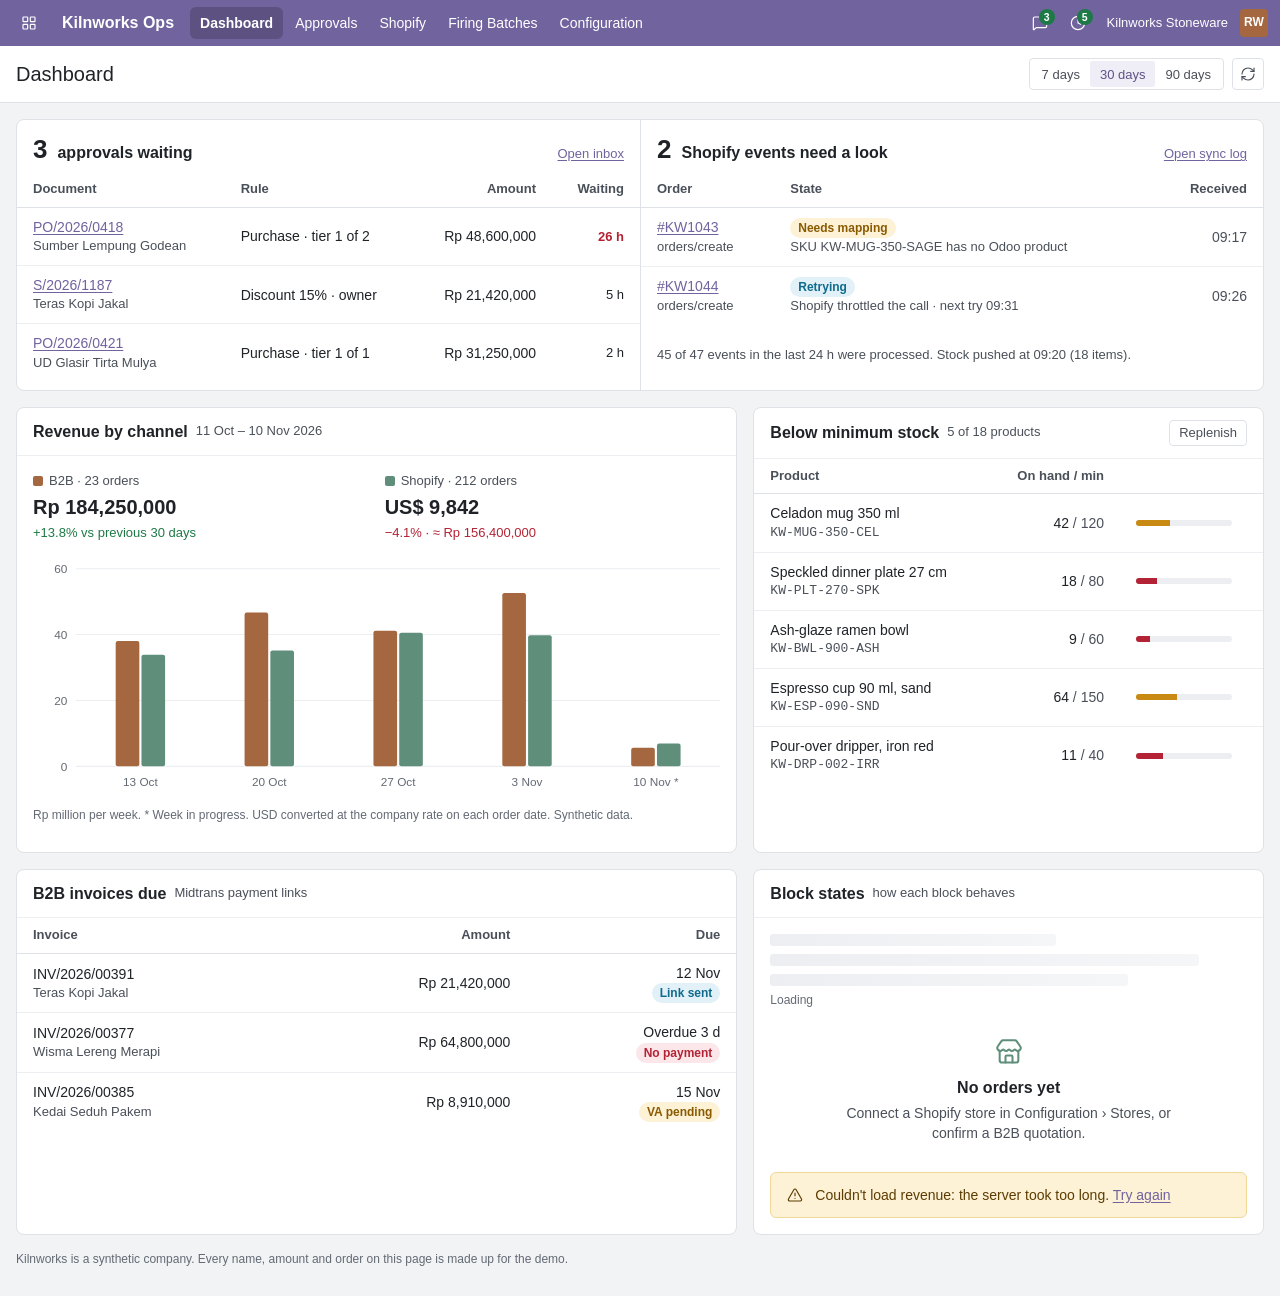
==== mockups/dashboard.html @ c120d397 "M1: repo foundation and Kilnworks demo company Docker stack (Odoo 18 Community + Postgres 16), pinne" ====
<!doctype html>
<html lang="en"><head><meta charset="utf-8"><meta name="viewport" content="width=device-width, initial-scale=1">
<title>Dashboard · Kilnworks on Odoo</title>
<link rel="stylesheet" href="kilnworks-ds.css"></head>
<body>
<svg width="0" height="0" style="position:absolute" aria-hidden="true"><symbol id="i-refresh-cw" viewBox="0 0 24 24"><path d="M3 12a9 9 0 0 1 9-9 9.75 9.75 0 0 1 6.74 2.74L21 8" />
  <path d="M21 3v5h-5" />
  <path d="M21 12a9 9 0 0 1-9 9 9.75 9.75 0 0 1-6.74-2.74L3 16" />
  <path d="M8 16H3v5" /></symbol><symbol id="i-store" viewBox="0 0 24 24"><path d="M15 21v-5a1 1 0 0 0-1-1h-4a1 1 0 0 0-1 1v5" />
  <path d="M17.774 10.31a1.12 1.12 0 0 0-1.549 0 2.5 2.5 0 0 1-3.451 0 1.12 1.12 0 0 0-1.548 0 2.5 2.5 0 0 1-3.452 0 1.12 1.12 0 0 0-1.549 0 2.5 2.5 0 0 1-3.77-3.248l2.889-4.184A2 2 0 0 1 7 2h10a2 2 0 0 1 1.653.873l2.895 4.192a2.5 2.5 0 0 1-3.774 3.244" />
  <path d="M4 10.95V19a2 2 0 0 0 2 2h12a2 2 0 0 0 2-2v-8.05" /></symbol><symbol id="i-triangle-alert" viewBox="0 0 24 24"><path d="m21.73 18-8-14a2 2 0 0 0-3.48 0l-8 14A2 2 0 0 0 4 21h16a2 2 0 0 0 1.73-3" />
  <path d="M12 9v4" />
  <path d="M12 17h.01" /></symbol><symbol id="i-layout-grid" viewBox="0 0 24 24"><rect width="7" height="7" x="3" y="3" rx="1" />
  <rect width="7" height="7" x="14" y="3" rx="1" />
  <rect width="7" height="7" x="14" y="14" rx="1" />
  <rect width="7" height="7" x="3" y="14" rx="1" /></symbol><symbol id="i-menu" viewBox="0 0 24 24"><path d="M4 5h16" />
  <path d="M4 12h16" />
  <path d="M4 19h16" /></symbol><symbol id="i-message-square" viewBox="0 0 24 24"><path d="M22 17a2 2 0 0 1-2 2H6.828a2 2 0 0 0-1.414.586l-2.202 2.202A.71.71 0 0 1 2 21.286V5a2 2 0 0 1 2-2h16a2 2 0 0 1 2 2z" /></symbol><symbol id="i-clock" viewBox="0 0 24 24"><circle cx="12" cy="12" r="10" />
  <path d="M12 6v6l4 2" /></symbol></svg>
<header class="o-navbar">
  <button class="o-apps" aria-label="Home menu"><svg class="icon" aria-hidden="true"><use href="#i-layout-grid"/></svg></button>
  <button class="o-apps o-burger" aria-label="Open menu"><svg class="icon" aria-hidden="true"><use href="#i-menu"/></svg></button>
  <span class="o-appname">Kilnworks Ops</span>
  <nav aria-label="Kilnworks Ops menu"><ul class="o-menu"><li><a href="dashboard.html" aria-current="page">Dashboard</a></li><li><a href="#">Approvals</a></li><li><a href="shopify.html">Shopify</a></li><li><a href="#">Firing Batches</a></li><li><a href="#">Configuration</a></li></ul></nav>
  <div class="o-systray">
    <button aria-label="Messages, 3 unread"><svg class="icon" aria-hidden="true"><use href="#i-message-square"/></svg><span class="o-badge-count">3</span></button>
    <button aria-label="Activities, 5 due"><svg class="icon" aria-hidden="true"><use href="#i-clock"/></svg><span class="o-badge-count">5</span></button>
    <span class="o-company">Kilnworks Stoneware</span>
    <span class="o-avatar" role="img" aria-label="Ratna Wibisono">RW</span>
  </div>
</header>
<div class="o-cp">
  <div class="o-bc"><span class="cur">Dashboard</span></div>
  <div class="o-cp-right">
    <div class="seg" role="radiogroup" aria-label="Period">
      <button role="radio" aria-checked="false">7 days</button>
      <button role="radio" aria-checked="true">30 days</button>
      <button role="radio" aria-checked="false">90 days</button>
    </div>
    <button class="btn btn-ghost btn-icon" aria-label="Refresh"><svg class="icon" aria-hidden="true"><use href="#i-refresh-cw"/></svg></button>
  </div>
</div>
<main class="o-content">
  <div class="dash">
    <div class="span-12 attn" aria-label="Needs attention">
      <section>
        <div class="attn-h"><span class="big">3</span><h2>approvals waiting</h2>
          <a class="end" href="#">Open inbox</a></div>
        <div class="tbl-wrap"><table class="o-list"><caption class="sr-only">Approvals waiting</caption>
          <thead><tr><th>Document</th><th class="hide-sm">Rule</th><th class="r">Amount</th><th class="r">Waiting</th></tr></thead>
          <tbody><tr><td><a href="purchase-order.html">PO/2026/0418</a><span class="sub">Sumber Lempung Godean</span></td><td class="hide-sm">Purchase · tier 1 of 2</td><td class="r num">Rp 48,600,000</td><td class="r"><span class="age late">26 h</span></td></tr><tr><td><a href="purchase-order.html">S/2026/1187</a><span class="sub">Teras Kopi Jakal</span></td><td class="hide-sm">Discount 15% · owner</td><td class="r num">Rp 21,420,000</td><td class="r"><span class="age">5 h</span></td></tr><tr><td><a href="purchase-order.html">PO/2026/0421</a><span class="sub">UD Glasir Tirta Mulya</span></td><td class="hide-sm">Purchase · tier 1 of 1</td><td class="r num">Rp 31,250,000</td><td class="r"><span class="age">2 h</span></td></tr></tbody></table></div>
      </section>
      <section>
        <div class="attn-h"><span class="big">2</span><h2>Shopify events need a look</h2>
          <a class="end" href="shopify.html">Open sync log</a></div>
        <div class="tbl-wrap"><table class="o-list"><caption class="sr-only">Sync events needing attention</caption>
          <thead><tr><th>Order</th><th>State</th><th class="r">Received</th></tr></thead>
          <tbody><tr><td><a href="shopify.html">#KW1043</a><span class="sub">orders/create</span></td><td><span class="badge b-warning">Needs mapping</span><span class="sub">SKU KW-MUG-350-SAGE has no Odoo product</span></td><td class="r num muted">09:17</td></tr><tr><td><a href="shopify.html">#KW1044</a><span class="sub">orders/create</span></td><td><span class="badge b-info">Retrying</span><span class="sub">Shopify throttled the call · next try 09:31</span></td><td class="r num muted">09:26</td></tr></tbody></table></div>
        <p class="panel-f muted">45 of 47 events in the last 24 h were processed. Stock pushed at 09:20 (18 items).</p>
      </section>
    </div>

    <section class="panel span-7" aria-labelledby="rev-h">
      <div class="panel-h"><h2 id="rev-h">Revenue by channel</h2><span class="count">11 Oct – 10 Nov 2026</span></div>
      <div class="panel-b">
        <div class="channel">
          <div><div class="k"><span class="key" style="background:var(--kw-clay)"></span>B2B · 23 orders</div>
            <div class="v num">Rp 184,250,000</div><div class="d up num">+13.8% vs previous 30 days</div></div>
          <div><div class="k"><span class="key" style="background:var(--kw-celadon)"></span>Shopify · 212 orders</div>
            <div class="v num">US$ 9,842</div><div class="d down num">−4.1% · ≈ Rp 156,400,000</div></div>
        </div>
        <svg class="chart" viewBox="0 0 640 220" role="img" aria-label="Weekly revenue by channel, last 30 days, in Rp million"><line x1="40" x2="640" y1="194.0" y2="194.0" stroke="#eceef1"/><text x="32" y="198.0" text-anchor="end">0</text><line x1="40" x2="640" y1="132.7" y2="132.7" stroke="#eceef1"/><text x="32" y="136.7" text-anchor="end">20</text><line x1="40" x2="640" y1="71.3" y2="71.3" stroke="#eceef1"/><text x="32" y="75.3" text-anchor="end">40</text><line x1="40" x2="640" y1="10.0" y2="10.0" stroke="#eceef1"/><text x="32" y="14.0" text-anchor="end">60</text><rect x="77.0" y="77.2" width="22" height="116.8" rx="2" fill="var(--kw-clay)"><title>B2B week of 13 Oct: Rp 38.1 million</title></rect><rect x="101.0" y="90.0" width="22" height="104.0" rx="2" fill="var(--kw-celadon)"><title>Shopify week of 13 Oct: Rp 33.9 million</title></rect><text x="100.0" y="212" text-anchor="middle">13 Oct</text><rect x="197.0" y="50.8" width="22" height="143.2" rx="2" fill="var(--kw-clay)"><title>B2B week of 20 Oct: Rp 46.7 million</title></rect><rect x="221.0" y="86.1" width="22" height="107.9" rx="2" fill="var(--kw-celadon)"><title>Shopify week of 20 Oct: Rp 35.2 million</title></rect><text x="220.0" y="212" text-anchor="middle">20 Oct</text><rect x="317.0" y="67.7" width="22" height="126.3" rx="2" fill="var(--kw-clay)"><title>B2B week of 27 Oct: Rp 41.2 million</title></rect><rect x="341.0" y="69.5" width="22" height="124.5" rx="2" fill="var(--kw-celadon)"><title>Shopify week of 27 Oct: Rp 40.6 million</title></rect><text x="340.0" y="212" text-anchor="middle">27 Oct</text><rect x="437.0" y="32.7" width="22" height="161.3" rx="2" fill="var(--kw-clay)"><title>B2B week of 3 Nov: Rp 52.6 million</title></rect><rect x="461.0" y="71.9" width="22" height="122.1" rx="2" fill="var(--kw-celadon)"><title>Shopify week of 3 Nov: Rp 39.8 million</title></rect><text x="460.0" y="212" text-anchor="middle">3 Nov</text><rect x="557.0" y="176.7" width="22" height="17.3" rx="2" fill="var(--kw-clay)"><title>B2B week of 10 Nov: Rp 5.7 million</title></rect><rect x="581.0" y="172.8" width="22" height="21.2" rx="2" fill="var(--kw-celadon)"><title>Shopify week of 10 Nov: Rp 6.9 million</title></rect><text x="580.0" y="212" text-anchor="middle">10 Nov *</text></svg>
        <p class="synthetic">Rp million per week. * Week in progress. USD converted at the company rate on each order date. Synthetic data.</p>
      </div>
    </section>

    <section class="panel span-5" aria-labelledby="stk-h">
      <div class="panel-h"><h2 id="stk-h">Below minimum stock</h2><span class="count">5 of 18 products</span>
        <div class="end"><a href="#" class="btn btn-sm btn-ghost">Replenish</a></div></div>
      <div class="tbl-wrap"><table class="o-list"><caption class="sr-only">Products below minimum</caption>
        <thead><tr><th>Product</th><th class="r">On hand / min</th><th class="hide-sm"></th></tr></thead>
        <tbody><tr><td>Celadon mug 350 ml<span class="sub mono">KW-MUG-350-CEL</span></td><td class="r num">42 <span class="muted">/ 120</span></td><td class="hide-sm"><div class="stockbar" role="img" aria-label="35% of minimum"><i class="mid" style="width:35%"></i></div></td></tr><tr><td>Speckled dinner plate 27 cm<span class="sub mono">KW-PLT-270-SPK</span></td><td class="r num">18 <span class="muted">/ 80</span></td><td class="hide-sm"><div class="stockbar" role="img" aria-label="22% of minimum"><i class="" style="width:22%"></i></div></td></tr><tr><td>Ash-glaze ramen bowl<span class="sub mono">KW-BWL-900-ASH</span></td><td class="r num">9 <span class="muted">/ 60</span></td><td class="hide-sm"><div class="stockbar" role="img" aria-label="15% of minimum"><i class="" style="width:15%"></i></div></td></tr><tr><td>Espresso cup 90 ml, sand<span class="sub mono">KW-ESP-090-SND</span></td><td class="r num">64 <span class="muted">/ 150</span></td><td class="hide-sm"><div class="stockbar" role="img" aria-label="43% of minimum"><i class="mid" style="width:43%"></i></div></td></tr><tr><td>Pour-over dripper, iron red<span class="sub mono">KW-DRP-002-IRR</span></td><td class="r num">11 <span class="muted">/ 40</span></td><td class="hide-sm"><div class="stockbar" role="img" aria-label="28% of minimum"><i class="" style="width:28%"></i></div></td></tr></tbody></table></div>
    </section>

    <section class="panel span-7" aria-labelledby="inv-h">
      <div class="panel-h"><h2 id="inv-h">B2B invoices due</h2><span class="count">Midtrans payment links</span></div>
      <div class="tbl-wrap"><table class="o-list"><caption class="sr-only">Invoices due</caption>
        <thead><tr><th>Invoice</th><th class="r">Amount</th><th class="r">Due</th></tr></thead>
        <tbody><tr><td>INV/2026/00391<span class="sub">Teras Kopi Jakal</span></td><td class="r num">Rp 21,420,000</td><td class="r"><span class="num">12 Nov</span><span class="sub"><span class="badge b-info">Link sent</span></span></td></tr><tr><td>INV/2026/00377<span class="sub">Wisma Lereng Merapi</span></td><td class="r num">Rp 64,800,000</td><td class="r"><span class="num">Overdue 3 d</span><span class="sub"><span class="badge b-danger">No payment</span></span></td></tr><tr><td>INV/2026/00385<span class="sub">Kedai Seduh Pakem</span></td><td class="r num">Rp 8,910,000</td><td class="r"><span class="num">15 Nov</span><span class="sub"><span class="badge b-warning">VA pending</span></span></td></tr></tbody></table></div>
    </section>

    <section class="panel span-5" aria-labelledby="st-h">
      <div class="panel-h"><h2 id="st-h">Block states</h2><span class="count">how each block behaves</span></div>
      <div class="panel-b" style="display:grid;gap:var(--s4)">
        <div aria-hidden="true"><div class="skel" style="width:60%"></div><div class="skel" style="width:90%;margin-top:8px"></div>
          <div class="skel" style="width:75%;margin-top:8px"></div><p class="synthetic" style="margin:6px 0 0">Loading</p></div>
        <div class="empty" style="padding:var(--s3) 0"><svg class="icon" aria-hidden="true"><use href="#i-store"/></svg><h3>No orders yet</h3>
          <p>Connect a Shopify store in Configuration › Stores, or confirm a B2B quotation.</p></div>
        <div class="alert alert-warning" style="margin:0"><svg class="icon" aria-hidden="true"><use href="#i-triangle-alert"/></svg><div>Couldn't load revenue: the server took too long.
          <a href="#">Try again</a></div></div>
      </div>
    </section>
  </div>
  <p class="synthetic" style="margin-top:var(--s4)">Kilnworks is a synthetic company. Every name, amount and order on this page is made up for the demo.</p>
</main>
</body></html>
---- mockups/kilnworks-ds.css ----
/* Kilnworks on Odoo 18 — mockup design system.
   Host layer mirrors Odoo 18 Community backend (navbar, control panel, form sheet, chatter).
   Kilnworks layer (celadon) appears only inside custom client actions. Synthetic data only. */
:root {
  /* host: Odoo 18 Community */
  --o-brand: #71639e;          /* Community primary */
  --o-brand-hover: #5f5387;
  --o-brand-soft: #efedf6;
  --o-ink: #1f2328;
  --o-ink-2: #4a5059;          /* secondary text, 7.6:1 on white */
  --o-ink-3: #636a74;          /* tertiary, 5.3:1 */
  --o-line: #dee2e6;
  --o-line-soft: #eceef1;
  --o-bg: #f2f3f5;             /* webclient ground */
  --o-surface: #ffffff;
  --o-navbar: #71639e;          /* Odoo 18 Community navbar is the brand colour */
  --o-success: #1d7a46; --o-success-bg: #e3f3ea;
  --o-warning: #8a5a00; --o-warning-bg: #fdf1d6;
  --o-danger:  #b42335; --o-danger-bg:  #fbe6e9;
  --o-info:    #0f6a8b; --o-info-bg:    #e1f1f7;
  /* kilnworks layer */
  --kw-celadon: #5f8f7b;
  --kw-celadon-ink: #2f5a49;
  --kw-celadon-soft: #e6efeb;
  --kw-clay: #a5673f;          /* used only for the B2B series in charts */
  --kw-clay-soft: #f4e9e1;
  /* type + space */
  --font: -apple-system, BlinkMacSystemFont, "Segoe UI", Roboto, "Helvetica Neue", Ubuntu, Arial, sans-serif;
  --mono: ui-monospace, SFMono-Regular, Menlo, Consolas, monospace;
  --fs-xs: 12px; --fs-sm: 13px; --fs-md: 14px; --fs-lg: 16px; --fs-xl: 20px; --fs-2xl: 26px;
  --s1: 4px; --s2: 8px; --s3: 12px; --s4: 16px; --s5: 24px; --s6: 32px; --s7: 48px;
  --r-sm: 4px; --r-md: 6px; --r-lg: 8px;
  --shadow-pop: 0 6px 20px rgba(31, 35, 40, .14), 0 1px 3px rgba(31, 35, 40, .08);
  color-scheme: light;
}
* { box-sizing: border-box; }
html { -webkit-text-size-adjust: 100%; }
body { margin: 0; background: var(--o-bg); color: var(--o-ink); font: 400 var(--fs-md)/1.45 var(--font);
  font-variant-numeric: tabular-nums; }
::selection { background: var(--o-brand-soft); color: var(--o-ink); }
a { color: var(--o-brand); text-underline-offset: 2px; }
a:hover { color: var(--o-brand-hover); }
:focus-visible { outline: 2px solid var(--o-brand); outline-offset: 2px; border-radius: 3px; }
* { scrollbar-width: thin; scrollbar-color: #c3c7cd transparent; }
.icon { width: 16px; height: 16px; stroke: currentColor; fill: none; stroke-width: 1.75;
  stroke-linecap: round; stroke-linejoin: round; flex: none; vertical-align: -3px; }
.icon-sm { width: 14px; height: 14px; }
.sr-only { position: absolute; width: 1px; height: 1px; overflow: hidden; clip: rect(0 0 0 0); white-space: nowrap; }
.num { font-variant-numeric: tabular-nums; white-space: nowrap; }
.mono { font-family: var(--mono); font-size: 12.5px; }
.muted { color: var(--o-ink-2); }
.synthetic { font-size: var(--fs-xs); color: var(--o-ink-3); }

/* ---------- navbar (host) ---------- */
.o-navbar { height: 46px; background: var(--o-navbar); color: #fff;
  display: flex; align-items: center; padding: 0 var(--s3); gap: var(--s2); position: sticky; top: 0; z-index: 10; }
.o-apps { width: 34px; height: 34px; display: grid; place-items: center; border-radius: var(--r-md); color: #fff;
  background: none; border: 0; cursor: pointer; }
.o-apps:hover { background: rgba(255,255,255,.14); }
.o-appname { font-weight: 600; font-size: var(--fs-lg); padding: 0 var(--s2); white-space: nowrap; }
.o-menu { display: flex; gap: 2px; list-style: none; margin: 0; padding: 0; }
.o-menu a { display: block; padding: 6px 10px; border-radius: var(--r-md); color: #fff; text-decoration: none; font-size: var(--fs-md); }
.o-menu a:hover { background: rgba(255,255,255,.14); color: #fff; }
.o-menu a[aria-current="page"] { background: rgba(0,0,0,.18); color: #fff; font-weight: 600; }
.o-systray { margin-left: auto; display: flex; align-items: center; gap: var(--s1); }
.o-systray button { position: relative; width: 34px; height: 34px; display: grid; place-items: center; background: none; border: 0;
  border-radius: var(--r-md); color: #fff; cursor: pointer; }
.o-systray button:hover { background: rgba(255,255,255,.14); }
.o-badge-count { position: absolute; top: 3px; right: 2px; min-width: 16px; height: 16px; padding: 0 4px; border-radius: 8px;
  background: #1d7a46; color: #fff; font-size: 10.5px; font-weight: 600; line-height: 16px; text-align: center; }
.o-company { font-size: var(--fs-sm); color: #fff; padding: 0 var(--s2); white-space: nowrap; }
.o-avatar { width: 28px; height: 28px; border-radius: var(--r-sm); background: var(--kw-clay); color: #fff; font-size: 12px; font-weight: 600;
  display: grid; place-items: center; }
.o-burger { display: none; }

/* ---------- control panel (host) ---------- */
.o-cp { background: var(--o-surface); border-bottom: 1px solid var(--o-line); padding: var(--s3) var(--s4);
  display: grid; grid-template-columns: 1fr auto; gap: var(--s3) var(--s4); align-items: center; }
.o-bc { display: flex; align-items: center; gap: var(--s2); min-width: 0; font-size: var(--fs-xl); }
.o-bc a { text-decoration: none; color: var(--o-brand); font-size: var(--fs-lg); white-space: nowrap; }
.o-bc .sep { color: var(--o-ink-3); }
.o-bc .cur { font-weight: 500; white-space: nowrap; overflow: hidden; text-overflow: ellipsis; }
.o-cp-actions { display: flex; gap: var(--s2); flex-wrap: wrap; }
.o-cp-right { display: flex; gap: var(--s2); align-items: center; justify-content: flex-end; flex-wrap: wrap; }
.o-pager { font-size: var(--fs-sm); color: var(--o-ink-2); display: flex; align-items: center; gap: var(--s1); }

/* buttons */
.btn { display: inline-flex; align-items: center; gap: 6px; height: 32px; padding: 0 12px; border-radius: var(--r-sm);
  border: 1px solid transparent; font: 500 var(--fs-md)/1 var(--font); cursor: pointer; white-space: nowrap; text-decoration: none; }
.btn-primary { background: var(--o-brand); color: #fff; }
.btn-primary:hover { background: var(--o-brand-hover); color: #fff; }
.btn-secondary { background: #e7e9ed; color: var(--o-ink); }
.btn-secondary:hover { background: #dcdfe4; color: var(--o-ink); }
.btn-ghost { background: transparent; color: var(--o-ink-2); border-color: var(--o-line); }
.btn-ghost:hover { background: var(--o-bg); color: var(--o-ink); }
.btn-danger-ghost { background: transparent; color: var(--o-danger); border-color: #efc4ca; }
.btn-danger-ghost:hover { background: var(--o-danger-bg); }
.btn[disabled], .btn[aria-disabled="true"] { opacity: .5; cursor: not-allowed; }
.btn-sm { height: 26px; padding: 0 9px; font-size: var(--fs-sm); }
.btn-icon { width: 32px; padding: 0; justify-content: center; }

/* badges (host) */
.badge { display: inline-flex; align-items: center; gap: 4px; padding: 1px 8px; border-radius: 10px; font-size: var(--fs-xs);
  font-weight: 600; line-height: 18px; white-space: nowrap; }
.b-success { background: var(--o-success-bg); color: var(--o-success); }
.b-warning { background: var(--o-warning-bg); color: var(--o-warning); }
.b-danger { background: var(--o-danger-bg); color: var(--o-danger); }
.b-info { background: var(--o-info-bg); color: var(--o-info); }
.b-muted { background: #eceef1; color: var(--o-ink-2); }

/* segmented control (custom, role=radiogroup) */
.seg { display: inline-flex; border: 1px solid var(--o-line); border-radius: var(--r-sm); background: var(--o-surface); padding: 2px; }
.seg button { border: 0; background: none; height: 26px; padding: 0 10px; border-radius: 3px; font: 500 var(--fs-sm)/1 var(--font);
  color: var(--o-ink-2); cursor: pointer; display: inline-flex; align-items: center; gap: 6px; }
.seg button:hover { color: var(--o-ink); background: var(--o-bg); }
.seg button[aria-checked="true"] { background: var(--o-brand-soft); color: var(--o-brand-hover); }
.seg .n { font-variant-numeric: tabular-nums; color: inherit; opacity: .8; }

/* ---------- layout ---------- */
.o-content { padding: var(--s4); max-width: 1440px; margin: 0 auto; }
.panel { background: var(--o-surface); border: 1px solid var(--o-line); border-radius: var(--r-lg); }
.panel-h { display: flex; align-items: center; gap: var(--s2); padding: var(--s3) var(--s4); border-bottom: 1px solid var(--o-line-soft); min-height: 48px; }
.panel-h h2 { font-size: var(--fs-lg); font-weight: 600; margin: 0; }
.panel-h .count { font-size: var(--fs-sm); color: var(--o-ink-2); }
.panel-h .end { margin-left: auto; display: flex; gap: var(--s2); align-items: center; }
.panel-b { padding: var(--s4); }
.panel-f { padding: var(--s2) var(--s4) var(--s3); font-size: var(--fs-sm); }

/* list (host o_list_view look) */
.tbl-wrap { overflow-x: auto; }
table.o-list { width: 100%; border-collapse: collapse; font-size: var(--fs-md); }
.o-list th { text-align: left; font-weight: 600; font-size: var(--fs-sm); color: var(--o-ink-2); padding: 8px var(--s4);
  border-bottom: 1px solid var(--o-line); white-space: nowrap; background: var(--o-surface); }
.o-list td { padding: 9px var(--s4); border-bottom: 1px solid var(--o-line-soft); vertical-align: middle; }
.o-list tr:last-child td { border-bottom: 0; }
.o-list tbody tr { cursor: pointer; }
.o-list tbody tr:hover td { background: #f8f9fa; }
.o-list tbody tr[aria-selected="true"] td { background: var(--o-brand-soft); }
.o-list .r { text-align: right; }
.o-list .sub { display: block; font-size: var(--fs-sm); color: var(--o-ink-2); }

/* ---------- dashboard (kilnworks layer) ---------- */
.dash { display: grid; grid-template-columns: repeat(12, 1fr); gap: var(--s4); }
.span-7 { grid-column: span 7; } .span-5 { grid-column: span 5; } .span-12 { grid-column: span 12; }
.span-8 { grid-column: span 8; } .span-4 { grid-column: span 4; } .span-6 { grid-column: span 6; }
.attn { display: grid; grid-template-columns: 1fr 1fr; border: 1px solid var(--o-line); border-radius: var(--r-lg);
  background: var(--o-surface); overflow: hidden; }
.attn > section + section { border-left: 1px solid var(--o-line); }
.attn-h { display: flex; align-items: baseline; gap: var(--s2); padding: var(--s4) var(--s4) var(--s2); }
.attn-h h2 { margin: 0; font-size: var(--fs-lg); font-weight: 600; }
.attn-h .big { font-size: var(--fs-2xl); font-weight: 600; line-height: 1; color: var(--o-ink); margin-right: 2px; }
.attn-h .end { margin-left: auto; font-size: var(--fs-sm); }
.age { font-size: var(--fs-sm); white-space: nowrap; }
.age.late { color: var(--o-danger); font-weight: 600; }
.channel { display: grid; grid-template-columns: repeat(2, minmax(0, 1fr)); gap: var(--s4); margin-bottom: var(--s4); }
.channel .k { font-size: var(--fs-sm); color: var(--o-ink-2); display: flex; align-items: center; gap: 6px; }
.channel .v { font-size: var(--fs-xl); font-weight: 600; margin-top: 2px; }
.channel .d { font-size: var(--fs-sm); margin-top: 2px; }
.up { color: var(--o-success); } .down { color: var(--o-danger); }
.key { width: 10px; height: 10px; border-radius: 2px; display: inline-block; }
.chart { width: 100%; height: auto; display: block; }
.chart text { font: 11px var(--font); fill: var(--o-ink-3); }
.stockbar { height: 6px; border-radius: 3px; background: var(--o-line-soft); overflow: hidden; width: 96px; }
.stockbar i { display: block; height: 100%; background: var(--o-danger); }
.stockbar i.mid { background: #c98a14; }

/* ---------- form view (host) ---------- */
.o-form-wrap { display: grid; grid-template-columns: minmax(0, 1fr) 400px; min-height: calc(100vh - 46px); }
.o-form-main { padding: 0 0 var(--s6); min-width: 0; }
.o-statusbar { display: flex; align-items: center; justify-content: space-between; gap: var(--s3); flex-wrap: wrap;
  padding: var(--s2) var(--s4); background: var(--o-surface); border-bottom: 1px solid var(--o-line); }
.o-status { display: flex; }
.o-status span { position: relative; padding: 5px 14px 5px 18px; font-size: var(--fs-sm); color: var(--o-ink-2); background: var(--o-bg);
  border: 1px solid var(--o-line); margin-left: -1px; white-space: nowrap; }
.o-status span:first-child { border-radius: var(--r-sm) 0 0 var(--r-sm); padding-left: 12px; }
.o-status span:last-child { border-radius: 0 var(--r-sm) var(--r-sm) 0; }
.o-status span[aria-current="step"] { background: var(--o-brand-soft); color: var(--o-brand-hover); font-weight: 600; border-color: #cfc9e3; z-index: 1; }
.o-sheet { background: var(--o-surface); border: 1px solid var(--o-line); max-width: 1100px; margin: var(--s4) auto 0; padding: var(--s5) var(--s6);
  border-radius: var(--r-sm); }
.alert { display: flex; gap: var(--s3); align-items: flex-start; padding: var(--s3) var(--s4); border-radius: var(--r-md); font-size: var(--fs-md);
  margin: var(--s4) auto 0; max-width: 1100px; }
.alert-warning { background: var(--o-warning-bg); color: #5c3c00; border: 1px solid #f1d898; }
.alert .icon { margin-top: 2px; }
.o-title small { display: block; font-size: var(--fs-sm); color: var(--o-ink-2); }
.o-title h1 { margin: 2px 0 var(--s5); font-size: var(--fs-2xl); font-weight: 600; }
.o-groups { display: grid; grid-template-columns: 1fr 1fr; gap: 0 var(--s6); }
.o-field { display: grid; grid-template-columns: 150px 1fr; gap: var(--s3); padding: 5px 0; align-items: baseline; }
.o-field label { font-weight: 600; font-size: var(--fs-md); }
.o-field .val { border-bottom: 1px solid transparent; }
.o-notebook { margin-top: var(--s5); }
.o-tabs { display: flex; gap: 0; border-bottom: 1px solid var(--o-line); overflow-x: auto; }
.o-tabs button { background: none; border: 0; border-bottom: 2px solid transparent; padding: 8px 14px; font: 500 var(--fs-md) var(--font);
  color: var(--o-ink-2); cursor: pointer; white-space: nowrap; display: inline-flex; gap: 6px; align-items: center; }
.o-tabs button[aria-selected="true"] { color: var(--o-ink); border-bottom-color: var(--o-brand); }
.tab-count { background: var(--o-warning-bg); color: var(--o-warning); border-radius: 9px; padding: 0 6px; font-size: 11px; font-weight: 700; }
.totals { display: grid; grid-template-columns: auto auto; justify-content: end; gap: 4px var(--s5); margin-top: var(--s4); font-size: var(--fs-md); }
.totals .t { font-weight: 700; font-size: var(--fs-lg); border-top: 1px solid var(--o-line); padding-top: 6px; }
.tier-steps { list-style: none; margin: var(--s4) 0 0; padding: 0; }
.tier-steps li { display: grid; grid-template-columns: 28px 1fr auto; gap: var(--s3); padding: var(--s3) 0; border-bottom: 1px solid var(--o-line-soft); }
.tier-steps li:last-child { border-bottom: 0; }
.step-dot { width: 24px; height: 24px; border-radius: 50%; display: grid; place-items: center; font-size: 12px; font-weight: 700;
  background: var(--o-bg); color: var(--o-ink-2); border: 1px solid var(--o-line); }
.step-dot.now { background: var(--o-warning-bg); color: var(--o-warning); border-color: #f1d898; }
.tier-steps .who { font-weight: 600; }
.tier-steps .note { font-size: var(--fs-sm); color: var(--o-ink-2); margin-top: 2px; }
.tier-steps .note .icon { width: 13px; height: 13px; }
.decision { display: flex; gap: var(--s2); flex-wrap: wrap; margin-top: var(--s4); padding-top: var(--s4); border-top: 1px solid var(--o-line); align-items: center; }

/* chatter (host) */
.o-chatter { background: var(--o-surface); border-left: 1px solid var(--o-line); padding: var(--s3) var(--s4); }
.o-chatter-top { display: flex; gap: var(--s2); padding-bottom: var(--s3); border-bottom: 1px solid var(--o-line-soft); flex-wrap: wrap; }
.o-day { text-align: center; font-size: var(--fs-xs); color: var(--o-ink-3); margin: var(--s4) 0 var(--s2); }
.msg { display: grid; grid-template-columns: 32px 1fr; gap: var(--s3); padding: var(--s3) 0; }
.msg .o-avatar { width: 32px; height: 32px; }
.msg .h { font-size: var(--fs-sm); } .msg .h b { font-weight: 600; } .msg .h span { color: var(--o-ink-3); margin-left: 6px; }
.msg p { margin: 4px 0 0; font-size: var(--fs-md); }
.msg .track { font-size: var(--fs-sm); color: var(--o-ink-2); margin-top: 4px; }
.av-k { background: var(--kw-celadon-ink); } .av-d { background: #3d6aa8; } .av-s { background: #8a4f7d; } .av-r { background: var(--kw-clay); }
.av-bot { background: #5b6470; }

/* ---------- shopify console ---------- */
.store-strip { display: grid; grid-template-columns: auto 1fr auto; gap: var(--s4); align-items: center; padding: var(--s3) var(--s4);
  background: var(--o-surface); border: 1px solid var(--o-line); border-radius: var(--r-lg); margin-bottom: var(--s4); }
.store-mark { width: 36px; height: 36px; border-radius: var(--r-md); background: var(--kw-celadon-soft); color: var(--kw-celadon-ink);
  display: grid; place-items: center; }
.store-facts { display: flex; flex-wrap: wrap; gap: var(--s1) var(--s5); font-size: var(--fs-sm); color: var(--o-ink-2); }
.store-facts b { color: var(--o-ink); font-weight: 600; }
.ok-dot { width: 8px; height: 8px; border-radius: 50%; background: var(--o-success); display: inline-block; margin-right: 6px; }
.console { display: grid; grid-template-columns: minmax(0, 1fr) 420px; gap: var(--s4); align-items: start; }
.filters { display: flex; gap: var(--s3); align-items: center; padding: var(--s3) var(--s4); border-bottom: 1px solid var(--o-line-soft); flex-wrap: wrap; }
.search { display: flex; align-items: center; gap: 6px; height: 30px; padding: 0 10px; border: 1px solid var(--o-line); border-radius: var(--r-sm);
  color: var(--o-ink-3); min-width: 220px; font-size: var(--fs-sm); margin-left: auto; background: var(--o-surface); }
.detail dl { display: grid; grid-template-columns: 120px 1fr; gap: 6px var(--s3); margin: 0; font-size: var(--fs-md); }
.detail dt { color: var(--o-ink-2); }
.detail dd { margin: 0; min-width: 0; overflow-wrap: anywhere; }
.fix { margin-top: var(--s4); padding: var(--s3) var(--s4); background: var(--o-warning-bg); border-radius: var(--r-md); color: #5c3c00; }
.fix h3 { margin: 0 0 4px; font-size: var(--fs-md); }
.fix p { margin: 0; font-size: var(--fs-sm); }
pre.payload { margin: var(--s4) 0 0; padding: var(--s3); background: #f6f7f9; border: 1px solid var(--o-line-soft); border-radius: var(--r-md);
  font: 12px/1.55 var(--mono); color: #2b3138; overflow-x: auto; max-height: 220px; }
.pk { color: #6b3fa0; } .ps { color: #1d6b3c; } .pn { color: #9a4a00; }
.timeline { list-style: none; margin: var(--s4) 0 0; padding: 0; font-size: var(--fs-sm); }
.timeline li { display: grid; grid-template-columns: 54px 1fr; gap: var(--s2); padding: 3px 0; color: var(--o-ink-2); }
.timeline time { color: var(--o-ink-3); font-variant-numeric: tabular-nums; }

/* ---------- components page ---------- */
.comp-grid { display: grid; grid-template-columns: repeat(auto-fill, minmax(320px, 1fr)); gap: var(--s4); }
.combo { position: relative; width: 100%; max-width: 300px; }
.combo-btn { width: 100%; display: flex; align-items: center; justify-content: space-between; height: 32px; padding: 0 8px 0 2px; border: 0;
  border-bottom: 1px solid var(--o-line); background: none; font: var(--fs-md) var(--font); color: var(--o-ink); cursor: pointer; }
.combo-btn[aria-expanded="true"] { border-bottom-color: var(--o-brand); }
.listbox { list-style: none; margin: 4px 0 0; padding: 4px; background: var(--o-surface); border: 1px solid var(--o-line); border-radius: var(--r-md);
  box-shadow: var(--shadow-pop); }
.listbox li { padding: 6px 10px; border-radius: var(--r-sm); display: flex; justify-content: space-between; gap: var(--s3); }
.listbox li[aria-selected="true"] { background: var(--o-brand-soft); }
.listbox li.active { outline: 1px solid var(--o-brand); }
.check { display: flex; align-items: center; gap: var(--s2); padding: 4px 0; cursor: pointer; }
.box { width: 16px; height: 16px; border: 1.5px solid #9aa1ab; border-radius: 3px; display: grid; place-items: center; background: #fff; }
.box[aria-checked="true"] { background: var(--o-brand); border-color: var(--o-brand); color: #fff; }
.box .icon { width: 12px; height: 12px; stroke-width: 3; }
.cal { width: 280px; padding: var(--s3); background: var(--o-surface); border: 1px solid var(--o-line); border-radius: var(--r-md); box-shadow: var(--shadow-pop); }
.cal-h { display: flex; align-items: center; justify-content: space-between; margin-bottom: var(--s2); font-weight: 600; }
.cal-g { display: grid; grid-template-columns: repeat(7, 1fr); gap: 2px; text-align: center; font-size: var(--fs-sm); }
.cal-g .dow { color: var(--o-ink-3); font-size: 11px; padding: 4px 0; }
.cal-g button { height: 32px; border: 0; background: none; border-radius: var(--r-sm); font: var(--fs-sm) var(--font); color: var(--o-ink); cursor: pointer; }
.cal-g button:hover { background: var(--o-bg); }
.cal-g button.out { color: var(--o-ink-3); }
.cal-g button.range { background: var(--o-brand-soft); border-radius: 0; }
.cal-g button.edge { background: var(--o-brand); color: #fff; }
.cal-g button.today { box-shadow: inset 0 0 0 1px var(--o-brand); }

/* skeleton + empty */
.skel { height: 12px; border-radius: 3px; background: linear-gradient(90deg, #eceef1, #f5f6f8, #eceef1); background-size: 200% 100%;
  animation: sk 1.4s ease-in-out infinite; }
@keyframes sk { to { background-position: -200% 0; } }
@media (prefers-reduced-motion: reduce) { .skel { animation: none; } * { transition: none !important; } }
.empty { padding: var(--s6) var(--s5); text-align: center; color: var(--o-ink-2); }
.empty .icon { width: 28px; height: 28px; color: var(--kw-celadon); margin-bottom: var(--s2); }
.empty h3 { margin: 0 0 4px; color: var(--o-ink); font-size: var(--fs-lg); }
.empty p { margin: 0 auto; max-width: 42ch; font-size: var(--fs-md); }

/* index */
.idx { max-width: 880px; margin: var(--s7) auto; padding: 0 var(--s4); }
.idx h1 { font-size: var(--fs-2xl); margin: 0 0 var(--s2); }
.idx > p { color: var(--o-ink-2); max-width: 70ch; margin: 0 0 var(--s5); }
.idx-list { list-style: none; padding: 0; margin: 0; border: 1px solid var(--o-line); border-radius: var(--r-lg); background: var(--o-surface); }
.idx-list li + li { border-top: 1px solid var(--o-line-soft); }
.idx-list a { display: grid; grid-template-columns: 56px 1fr auto; gap: var(--s3); padding: var(--s4); text-decoration: none; color: var(--o-ink); align-items: center; }
.idx-list a:hover { background: #f8f9fa; }
.idx-list .id { font: 600 var(--fs-sm) var(--mono); color: var(--o-ink-2); }
.idx-list b { display: block; } .idx-list span.d { font-size: var(--fs-sm); color: var(--o-ink-2); }

/* ---------- responsive ---------- */
@media (max-width: 1180px) {
  .o-form-wrap { grid-template-columns: 1fr; }
  .o-chatter { border-left: 0; border-top: 1px solid var(--o-line); }
  .console { grid-template-columns: 1fr; }
  .span-7, .span-5, .span-8, .span-4 { grid-column: span 12; }
}
@media (max-width: 900px) {
  .o-menu, .o-company { display: none; }
  .o-burger { display: grid; }
  .attn { grid-template-columns: 1fr; }
  .attn > section + section { border-left: 0; border-top: 1px solid var(--o-line); }
  .o-groups { grid-template-columns: 1fr; }
  .o-sheet { padding: var(--s4); margin: var(--s3) var(--s3) 0; }
  .alert { margin: var(--s3) var(--s3) 0; }
  .span-6 { grid-column: span 12; }
}
@media (max-width: 560px) {
  .o-content { padding: var(--s3); }
  .o-cp { grid-template-columns: 1fr; padding: var(--s3); }
  .o-cp-right { justify-content: flex-start; }
  .o-field { grid-template-columns: 1fr; gap: 0; }
  .store-strip { grid-template-columns: auto 1fr; }
  .store-strip > .btn { grid-column: 1 / -1; justify-content: center; }
  .channel { grid-template-columns: 1fr 1fr; gap: var(--s3); }
  .search { min-width: 0; width: 100%; margin-left: 0; }
  .o-list th, .o-list td { padding-left: var(--s3); padding-right: var(--s3); }
  .hide-sm { display: none; }
  .o-appname { font-size: var(--fs-md); }
  .detail dl { grid-template-columns: 1fr; gap: 0; }
  .detail dt { margin-top: 8px; }
}

/* overflow guards */
.console > *, .dash > *, .o-form-main, .o-statusbar > * { min-width: 0; }
@media (max-width: 1180px) { .console { grid-template-columns: minmax(0, 1fr); } }
.o-status { max-width: 100%; overflow-x: auto; }
.tier-steps li > .badge { align-self: start; }
.panel-h { flex-wrap: wrap; }
@media (max-width: 560px) {
  .channel { grid-template-columns: 1fr; }
  .chart text { font-size: 20px; }
}

.o-navbar :focus-visible { outline-color: #fff; }
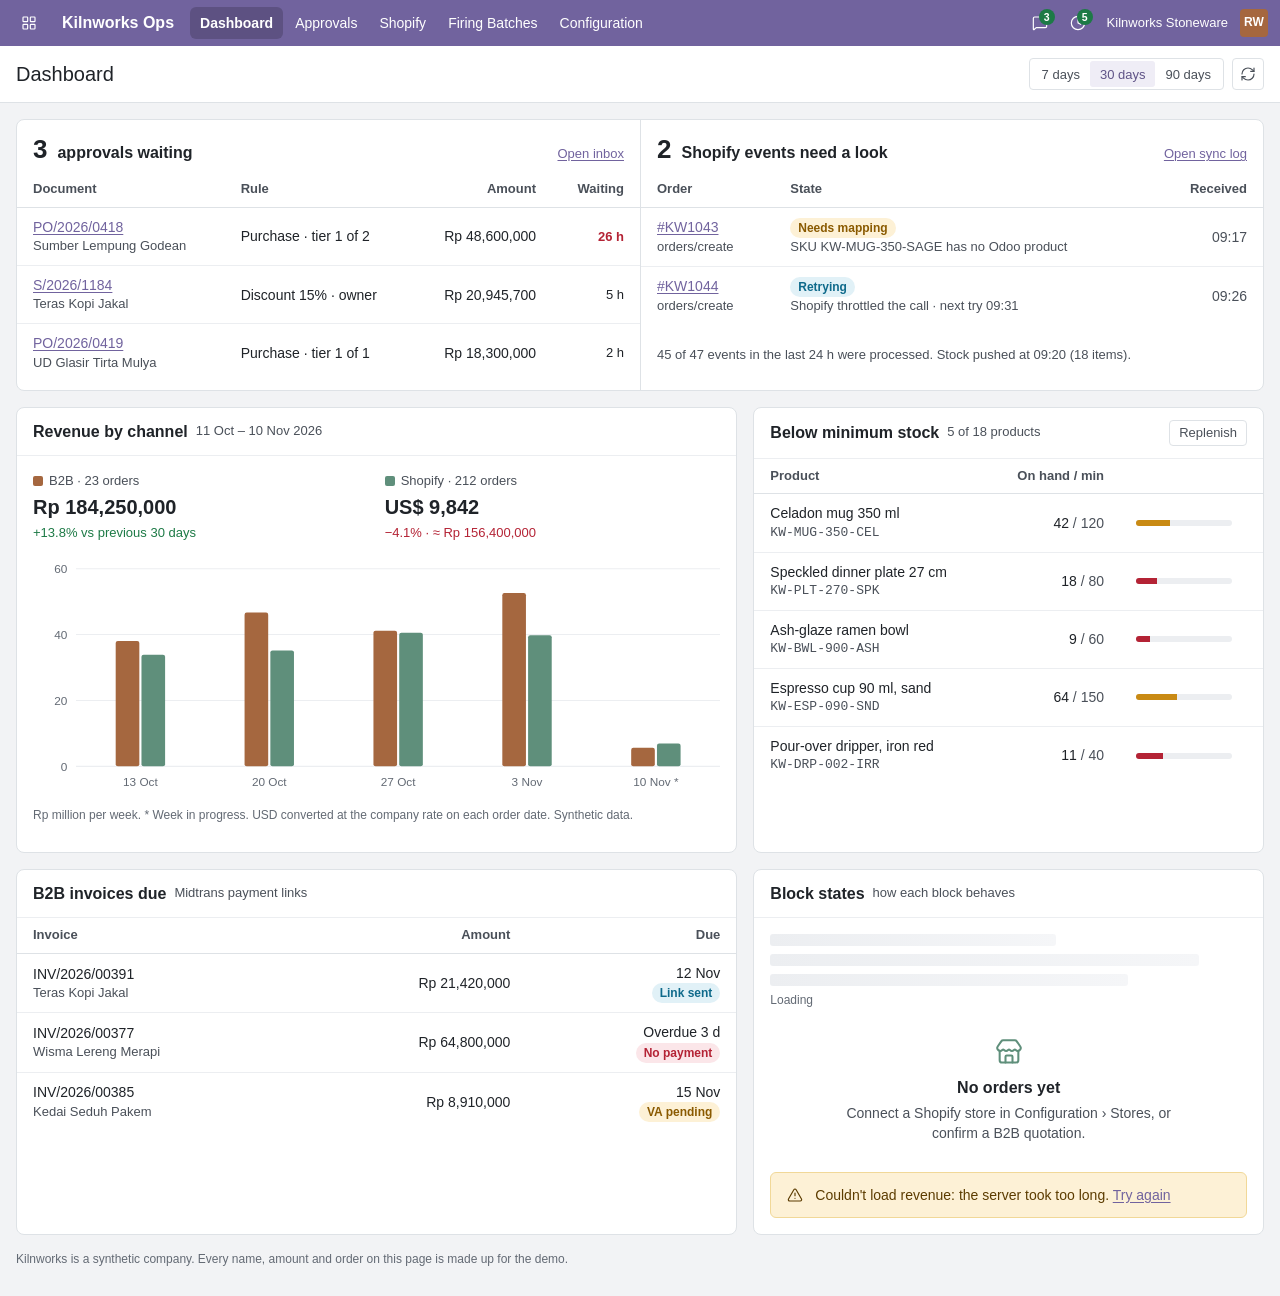
==== commit 4c824bf3: "M2: kw_approval on OCA tier validation, kw_ops base module - kw_ops: Kilnworks Ops app and role grou" ====
--- a/mockups/dashboard.html
+++ b/mockups/dashboard.html
@@ -48,7 +48,7 @@
           <a class="end" href="#">Open inbox</a></div>
         <div class="tbl-wrap"><table class="o-list"><caption class="sr-only">Approvals waiting</caption>
           <thead><tr><th>Document</th><th class="hide-sm">Rule</th><th class="r">Amount</th><th class="r">Waiting</th></tr></thead>
-          <tbody><tr><td><a href="purchase-order.html">PO/2026/0418</a><span class="sub">Sumber Lempung Godean</span></td><td class="hide-sm">Purchase · tier 1 of 2</td><td class="r num">Rp 48,600,000</td><td class="r"><span class="age late">26 h</span></td></tr><tr><td><a href="purchase-order.html">S/2026/1187</a><span class="sub">Teras Kopi Jakal</span></td><td class="hide-sm">Discount 15% · owner</td><td class="r num">Rp 21,420,000</td><td class="r"><span class="age">5 h</span></td></tr><tr><td><a href="purchase-order.html">PO/2026/0421</a><span class="sub">UD Glasir Tirta Mulya</span></td><td class="hide-sm">Purchase · tier 1 of 1</td><td class="r num">Rp 31,250,000</td><td class="r"><span class="age">2 h</span></td></tr></tbody></table></div>
+          <tbody><tr><td><a href="purchase-order.html">PO/2026/0418</a><span class="sub">Sumber Lempung Godean</span></td><td class="hide-sm">Purchase · tier 1 of 2</td><td class="r num">Rp 48,600,000</td><td class="r"><span class="age late">26 h</span></td></tr><tr><td><a href="purchase-order.html">S/2026/1184</a><span class="sub">Teras Kopi Jakal</span></td><td class="hide-sm">Discount 15% · owner</td><td class="r num">Rp 20,945,700</td><td class="r"><span class="age">5 h</span></td></tr><tr><td><a href="purchase-order.html">PO/2026/0419</a><span class="sub">UD Glasir Tirta Mulya</span></td><td class="hide-sm">Purchase · tier 1 of 1</td><td class="r num">Rp 18,300,000</td><td class="r"><span class="age">2 h</span></td></tr></tbody></table></div>
       </section>
       <section>
         <div class="attn-h"><span class="big">2</span><h2>Shopify events need a look</h2>
